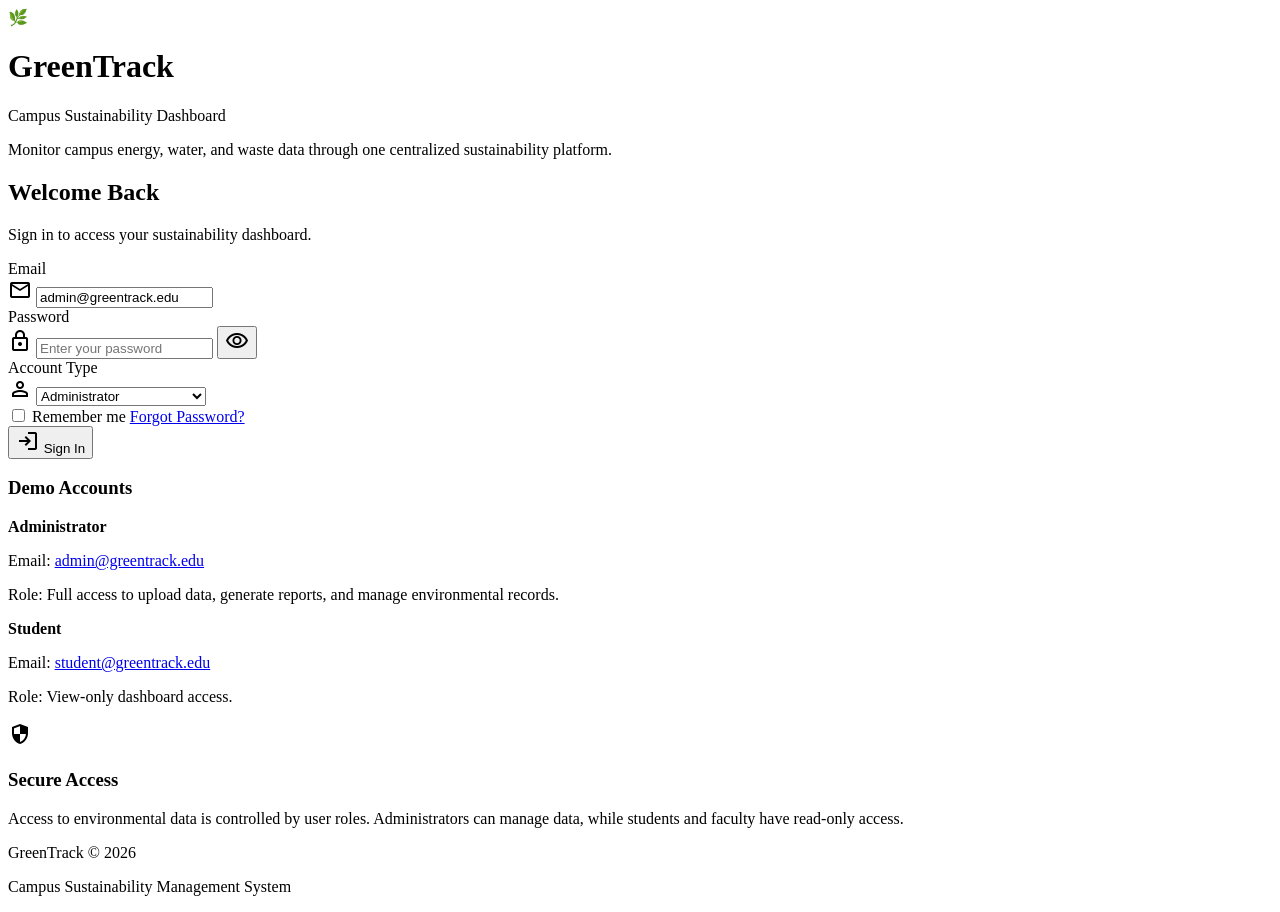
==== login.html @ cadc942a "Add files via upload" ====
<!DOCTYPE html>
<html lang="en">
<head>
    <meta charset="UTF-8">
    <meta name="viewport" content="width=device-width, initial-scale=1.0">
    <title>GreenTrack Login</title>

    <!-- Google Font -->
    <link href="https://fonts.googleapis.com/css2?family=Inter:wght@300;400;500;600;700&display=swap" rel="stylesheet">

    <!-- Icons -->
    <link href="https://fonts.googleapis.com/css2?family=Material+Symbols+Outlined" rel="stylesheet" />

    <link rel="stylesheet" href="css/style.css">
</head>

<body class="login-page">

<div class="login-container">
    <div class="login-branding">
        <div class="brand-mark">🌿</div>
        <div>
            <h1>GreenTrack</h1>
            <p class="brand-subtitle">Campus Sustainability Dashboard</p>
            <p class="brand-description">Monitor campus energy, water, and waste data through one centralized sustainability platform.</p>
        </div>
    </div>

    <div class="login-grid">
        <section class="login-card">
            <h2>Welcome Back</h2>
            <p class="login-subtitle">Sign in to access your sustainability dashboard.</p>

            <form class="login-form" action="#" onsubmit="return false;">
                <div class="form-group">
                    <label for="email">Email</label>
                    <div class="input-group">
                        <span class="material-symbols-outlined">mail</span>
                        <input id="email" type="email" placeholder="Enter your email address" value="admin@greentrack.edu" required>
                    </div>
                </div>

                <div class="form-group">
                    <label for="password">Password</label>
                    <div class="input-group">
                        <span class="material-symbols-outlined">lock</span>
                        <input id="password" type="password" placeholder="Enter your password" required>
                        <button type="button" class="icon-button" id="togglePassword" aria-label="Show password">
                            <span class="material-symbols-outlined">visibility</span>
                        </button>
                    </div>
                </div>

                <div class="form-group">
                    <label for="accountType">Account Type</label>
                    <div class="input-group select-group">
                        <span class="material-symbols-outlined">person</span>
                        <select id="accountType">
                            <option>Administrator</option>
                            <option>Sustainability Office Staff</option>
                            <option>Student</option>
                            <option>Faculty</option>
                        </select>
                    </div>
                </div>

                <div class="form-meta">
                    <label class="checkbox-label"><input type="checkbox" id="rememberMe"> Remember me</label>
                    <a href="#" class="text-link">Forgot Password?</a>
                </div>

                <button class="primary-button" id="loginButton" type="button">
                    <span class="material-symbols-outlined">login</span>
                    Sign In
                </button>
                <p class="login-message" id="loginMessage"></p>
            </form>
        </section>

        <section class="info-panel">
            <div class="card demo-card">
                <h3>Demo Accounts</h3>
                <div class="demo-row">
                    <strong>Administrator</strong>
                    <p>Email: <a href="mailto:admin@greentrack.edu">admin@greentrack.edu</a></p>
                    <p>Role: Full access to upload data, generate reports, and manage environmental records.</p>
                </div>
                <div class="demo-row">
                    <strong>Student</strong>
                    <p>Email: <a href="mailto:student@greentrack.edu">student@greentrack.edu</a></p>
                    <p>Role: View-only dashboard access.</p>
                </div>
            </div>

            <div class="card notice-card login-notice">
                <div class="notice-heading">
                    <span class="material-symbols-outlined">security</span>
                    <div>
                        <h3>Secure Access</h3>
                        <p>Access to environmental data is controlled by user roles. Administrators can manage data, while students and faculty have read-only access.</p>
                    </div>
                </div>
            </div>

            <footer class="login-footer">
                <p>GreenTrack © 2026</p>
                <p>Campus Sustainability Management System</p>
            </footer>
        </section>
    </div>
</div>

<script src="js/script.js"></script>
</body>
</html>
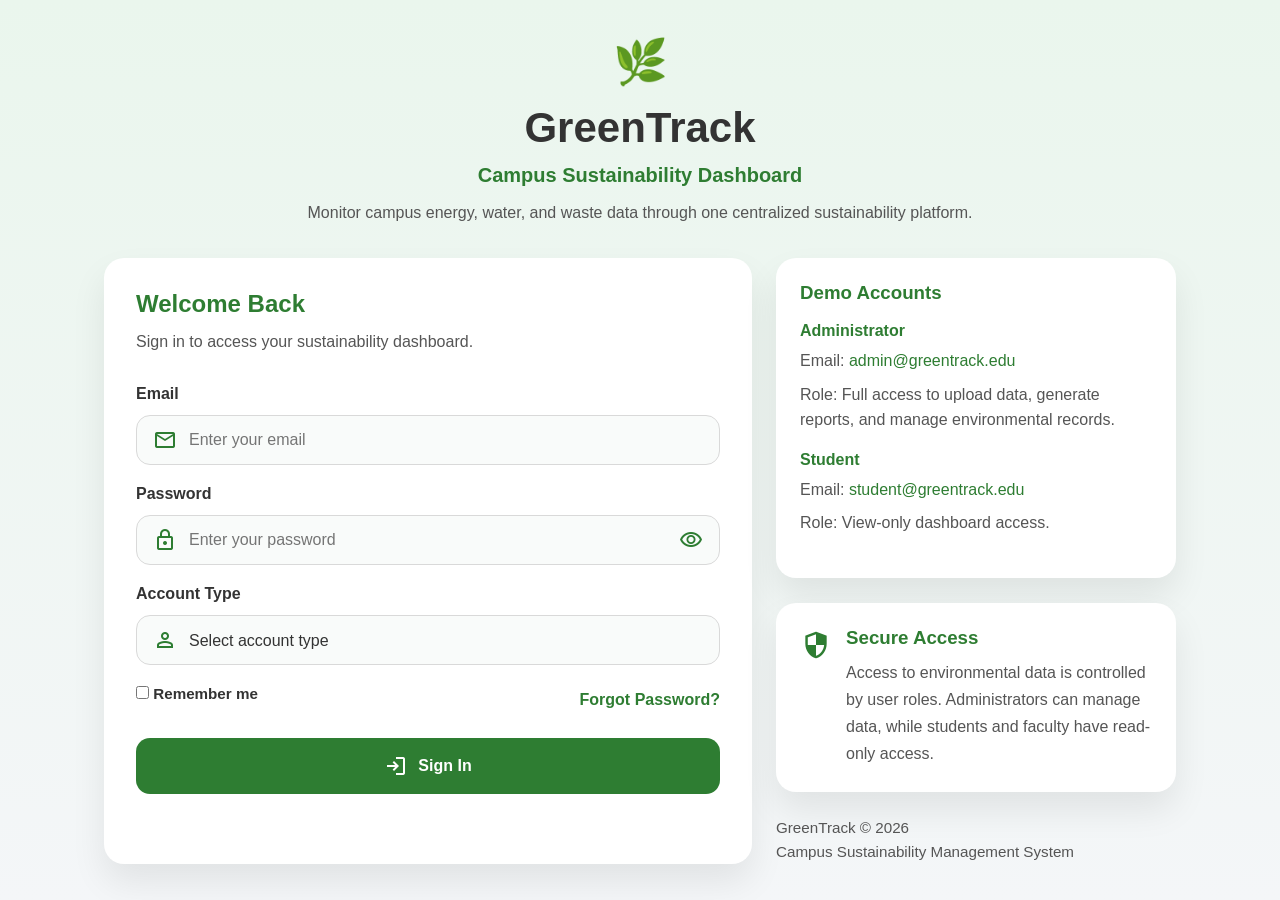
==== commit 68642050: "Update login form inputs and add scripts" ====
--- a/login.html
+++ b/login.html
@@ -36,7 +36,7 @@
                     <label for="email">Email</label>
                     <div class="input-group">
                         <span class="material-symbols-outlined">mail</span>
-                        <input id="email" type="email" placeholder="Enter your email address" value="admin@greentrack.edu" required>
+                        <input id="email" type="email" placeholder="Enter your email" autocomplete="username" required>
                     </div>
                 </div>
 
@@ -44,7 +44,7 @@
                     <label for="password">Password</label>
                     <div class="input-group">
                         <span class="material-symbols-outlined">lock</span>
-                        <input id="password" type="password" placeholder="Enter your password" required>
+                        <input id="password" type="password" placeholder="Enter your password" autocomplete="current-password" required>
                         <button type="button" class="icon-button" id="togglePassword" aria-label="Show password">
                             <span class="material-symbols-outlined">visibility</span>
                         </button>
@@ -56,6 +56,7 @@
                     <div class="input-group select-group">
                         <span class="material-symbols-outlined">person</span>
                         <select id="accountType">
+                            <option value="" disabled selected>Select account type</option>
                             <option>Administrator</option>
                             <option>Sustainability Office Staff</option>
                             <option>Student</option>
@@ -111,5 +112,9 @@
 </div>
 
 <script src="js/script.js"></script>
+<script src="js/auth.js"></script>
+<script src="js/api.js"></script>
+<script src="js/upload.js"></script>
+<script src="js/crud.js"></script>
 </body>
 </html>
--- a/css/style.css
+++ b/css/style.css
@@ -0,0 +1,953 @@
+/* ---------------------------
+   GreenTrack Dashboard Styles
+---------------------------- */
+
+* {
+    margin: 0;
+    padding: 0;
+    box-sizing: border-box;
+}
+
+html, body {
+    min-height: 100%;
+}
+
+body {
+    font-family: "Inter", sans-serif;
+    background: #f4f6f8;
+    color: #333;
+    overflow-x: hidden;
+}
+
+.container {
+    display: flex;
+    min-height: 100vh;
+    width: 100%;
+}
+
+.main {
+    flex: 1;
+    min-width: 0;
+    padding: 30px;
+}
+
+/* ==========================
+   Sidebar
+========================== */
+
+.logo {
+    font-size: 28px;
+    font-weight: bold;
+    margin-bottom: 40px;
+}
+
+.menu {
+    list-style: none;
+}
+
+.menu li {
+    display: flex;
+    align-items: center;
+    gap: 12px;
+
+    padding: 14px;
+    margin-bottom: 10px;
+
+    border-radius: 10px;
+
+    cursor: pointer;
+
+    transition: .3s;
+}
+
+.menu li:hover {
+    background: rgba(255,255,255,.18);
+}
+
+.menu li a {
+    display: flex;
+    align-items: center;
+    gap: 12px;
+    width: 100%;
+    color: inherit;
+    text-decoration: none;
+}
+
+.menu li a:hover {
+    text-decoration: none;
+}
+.menu .active {
+    background: white;
+    color: #2E7D32;
+}
+
+.sidebar {
+    flex: 0 0 250px;
+    width: 250px;
+    height: 100vh;
+    position: sticky;
+    top: 0;
+    background: #2E7D32;
+    color: white;
+    padding: 30px 20px;
+    display: flex;
+    flex-direction: column;
+}
+
+.menu {
+    flex: 1;
+}
+
+.sidebar-footer {
+    margin-top: auto;
+    padding-top: 20px;
+}
+
+.signout-button {
+    width: 100%;
+    display: flex;
+    align-items: center;
+    justify-content: center;
+    gap: 10px;
+    padding: 14px 16px;
+    border: none;
+    border-radius: 12px;
+    background: rgba(255,255,255,0.18);
+    color: white;
+    font-weight: 700;
+    cursor: pointer;
+    transition: background 0.25s ease;
+}
+
+.signout-button:hover {
+    background: rgba(255,255,255,0.28);
+}
+
+.signout-button .material-symbols-outlined {
+    font-size: 20px;
+}
+
+/* ==========================
+   Top Bar
+========================== */
+
+.topbar {
+    display: flex;
+    justify-content: space-between;
+    align-items: center;
+
+    margin-bottom: 35px;
+}
+
+.topbar h1 {
+    font-size: 32px;
+}
+
+.profile {
+    background: white;
+    padding: 12px 18px;
+
+    border-radius: 10px;
+
+    box-shadow: 0 2px 8px rgba(0,0,0,.08);
+}
+
+/* ==========================
+   KPI Cards
+========================== */
+
+.cards {
+    display: grid;
+
+    grid-template-columns: repeat(3,1fr);
+
+    gap: 25px;
+
+    margin-bottom: 35px;
+}
+
+.card {
+    background: white;
+
+    padding: 25px;
+
+    border-radius: 16px;
+
+    box-shadow: 0 5px 15px rgba(0,0,0,.08);
+}
+
+.card h3 {
+    margin-bottom: 15px;
+
+    color: #2E7D32;
+}
+
+.card h2 {
+    font-size: 34px;
+
+    margin-bottom: 10px;
+}
+
+.card p {
+    color: gray;
+}
+
+/* ==========================
+   Charts
+========================== */
+
+.charts {
+    display: grid;
+
+    grid-template-columns: repeat(3,1fr);
+
+    gap: 25px;
+
+    margin-bottom: 35px;
+}
+
+.chart-box {
+    background: white;
+
+    height: 260px;
+
+    border-radius: 16px;
+
+    box-shadow: 0 5px 15px rgba(0,0,0,.08);
+
+    display: flex;
+
+    justify-content: center;
+
+    align-items: center;
+
+    color: #888;
+
+    font-size: 18px;
+}
+
+/* ==========================
+   Table
+========================== */
+
+.updates {
+    background: white;
+
+    padding: 25px;
+
+    border-radius: 16px;
+
+    box-shadow: 0 5px 15px rgba(0,0,0,.08);
+}
+
+.updates h2 {
+    margin-bottom: 20px;
+}
+
+table {
+    width: 100%;
+
+    border-collapse: collapse;
+}
+
+th {
+    background: #2E7D32;
+
+    color: white;
+
+    padding: 14px;
+}
+
+td {
+    padding: 14px;
+
+    border-bottom: 1px solid #ddd;
+}
+
+tr:hover {
+    background: #f5f5f5;
+}
+
+/* ==========================
+   Profile
+========================== */
+
+.profile-info{
+    display:flex;
+    align-items:center;
+    gap:12px;
+}
+
+.profile-info .material-symbols-outlined{
+    font-size:40px;
+    color:#2E7D32;
+}
+
+.profile-info strong{
+    font-size:16px;
+}
+
+.profile-info small{
+    color:gray;
+}
+
+.subtitle {
+    margin-top: 10px;
+    color: #555;
+    font-size: 16px;
+    line-height: 1.6;
+    max-width: 760px;
+}
+
+.chart-grid {
+    display: grid;
+    grid-template-columns: repeat(2, 1fr);
+    gap: 25px;
+    margin-bottom: 35px;
+}
+
+.chart-panel {
+    display: flex;
+    flex-direction: column;
+    justify-content: flex-start;
+    align-items: stretch;
+    padding: 25px;
+}
+
+.chart-title {
+    margin-bottom: 20px;
+    font-weight: 600;
+    color: #2E7D32;
+}
+
+.chart-panel canvas {
+    width: 100%;
+    height: 100%;
+    min-height: 240px;
+}
+
+.badge {
+    display: inline-flex;
+    align-items: center;
+    justify-content: center;
+    padding: 8px 12px;
+    border-radius: 999px;
+    font-size: 0.9rem;
+    font-weight: 600;
+}
+
+.badge--high {
+    background: #FFEBEE;
+    color: #C62828;
+}
+
+.badge--normal {
+    background: #E8F5E9;
+    color: #2E7D32;
+}
+
+.badge--low {
+    background: #E3F2FD;
+    color: #1565C0;
+}
+
+.quick-actions {
+    padding: 25px;
+    margin-top: 25px;
+}
+
+.action-buttons {
+    display: flex;
+    flex-wrap: wrap;
+    gap: 16px;
+    margin-top: 20px;
+}
+
+.action-button {
+    display: inline-flex;
+    align-items: center;
+    gap: 10px;
+    padding: 14px 18px;
+    background: #2E7D32;
+    color: white;
+    border: none;
+    border-radius: 12px;
+    cursor: pointer;
+    transition: background 0.25s ease;
+    font-weight: 600;
+}
+
+.action-button:hover {
+    background: #27692b;
+}
+
+.upload-card {
+    padding: 25px;
+    margin-top: 25px;
+}
+
+.upload-grid {
+    display: grid;
+    grid-template-columns: repeat(3, 1fr);
+    gap: 20px;
+    margin-top: 20px;
+}
+
+.upload-item {
+    background: white;
+    padding: 24px;
+    border-radius: 16px;
+    box-shadow: 0 5px 15px rgba(0, 0, 0, 0.08);
+}
+
+.upload-heading {
+    display: flex;
+    align-items: flex-start;
+    gap: 16px;
+    margin-bottom: 20px;
+}
+
+.upload-heading .material-symbols-outlined {
+    font-size: 36px;
+    color: #2E7D32;
+}
+
+.upload-heading h3 {
+    margin-bottom: 8px;
+}
+
+.upload-heading p {
+    color: #555;
+    line-height: 1.6;
+}
+
+.upload-button {
+    display: inline-flex;
+    align-items: center;
+    justify-content: center;
+    padding: 14px 22px;
+    border-radius: 12px;
+    border: none;
+    background: #2E7D32;
+    color: white;
+    font-weight: 600;
+    cursor: pointer;
+    transition: background 0.25s ease;
+}
+
+.upload-button:hover {
+    background: #27692b;
+}
+
+.upload-meta {
+    margin-top: 16px;
+    display: grid;
+    gap: 8px;
+    color: #666;
+    font-size: 0.95rem;
+}
+
+.validation-card {
+    margin-top: 25px;
+    padding: 25px;
+}
+
+.validation-list {
+    display: grid;
+    gap: 12px;
+    margin-top: 20px;
+}
+
+.validation-item {
+    display: flex;
+    align-items: center;
+    gap: 14px;
+    padding: 16px;
+    background: #f9fbfa;
+    border-radius: 14px;
+}
+
+.validation-item .material-symbols-outlined {
+    font-size: 32px;
+    color: #2E7D32;
+}
+
+.notice-card {
+    padding: 25px;
+    margin-top: 25px;
+}
+
+.notice-heading {
+    display: flex;
+    align-items: flex-start;
+    gap: 16px;
+}
+
+.notice-heading .material-symbols-outlined {
+    font-size: 38px;
+    color: #2E7D32;
+    margin-top: 2px;
+}
+
+.notice-heading h2 {
+    margin-bottom: 12px;
+}
+
+.notice-heading p {
+    color: #555;
+    line-height: 1.7;
+    max-width: 860px;
+}
+
+.report-filters {
+    padding: 25px;
+    margin-top: 25px;
+    display: flex;
+    flex-direction: column;
+    gap: 20px;
+}
+
+.filter-grid {
+    display: grid;
+    grid-template-columns: repeat(4, minmax(220px, 1fr));
+    gap: 16px;
+}
+
+.filter-item {
+    display: flex;
+    flex-direction: column;
+    gap: 8px;
+}
+
+.filter-item label {
+    color: #555;
+    font-weight: 600;
+}
+
+.filter-item select,
+.filter-item input {
+    width: 100%;
+    padding: 12px 14px;
+    border-radius: 12px;
+    border: 1px solid #d9d9d9;
+    background: #fff;
+    color: #333;
+}
+
+.filter-actions {
+    display: flex;
+    flex-wrap: wrap;
+    gap: 14px;
+}
+
+.filter-button {
+    padding: 14px 22px;
+    border-radius: 12px;
+    border: none;
+    cursor: pointer;
+    background: #2E7D32;
+    color: white;
+    font-weight: 600;
+    transition: background .25s ease;
+}
+
+.filter-button:hover {
+    background: #27692b;
+}
+
+.filter-reset {
+    background: #5f6368;
+}
+
+.filter-reset:hover {
+    background: #4c5157;
+}
+
+.recent-activity {
+    padding: 25px;
+    margin-top: 25px;
+}
+
+.activity-list {
+    display: grid;
+    gap: 14px;
+    margin-top: 20px;
+}
+
+.activity-item {
+    display: flex;
+    align-items: center;
+    gap: 14px;
+    padding: 16px;
+    background: #f9fbfa;
+    border-radius: 14px;
+}
+
+.activity-item .material-symbols-outlined {
+    font-size: 28px;
+    color: #2E7D32;
+}
+
+.activity-item p {
+    color: #444;
+    line-height: 1.6;
+    margin: 0;
+}
+
+.badge--archived {
+    background: #ECEFF1;
+    color: #37474F;
+}
+
+.insights-list {
+    display: grid;
+    gap: 16px;
+    margin-top: 20px;
+}
+
+.insight-item {
+    display: flex;
+    align-items: flex-start;
+    gap: 14px;
+    padding: 16px;
+    background: #f9fbfa;
+    border-radius: 14px;
+}
+
+.insight-item .material-symbols-outlined {
+    font-size: 28px;
+    color: #2E7D32;
+    margin-top: 2px;
+}
+
+.insight-item p {
+    color: #444;
+    line-height: 1.6;
+}
+
+.login-page {
+    min-height: 100vh;
+    display: flex;
+    justify-content: center;
+    align-items: center;
+    background: linear-gradient(180deg, #eaf6ed 0%, #f4f6f8 100%);
+}
+
+.login-container {
+    width: min(1120px, 100%);
+    padding: 24px;
+}
+
+.login-branding {
+    text-align: center;
+    margin-bottom: 32px;
+}
+
+.brand-mark {
+    font-size: 44px;
+    margin-bottom: 16px;
+}
+
+.login-branding h1 {
+    font-size: 42px;
+    margin-bottom: 12px;
+}
+
+.brand-subtitle {
+    font-size: 20px;
+    font-weight: 600;
+    color: #2E7D32;
+    margin-bottom: 12px;
+}
+
+.brand-description {
+    color: #555;
+    max-width: 680px;
+    margin: 0 auto;
+    line-height: 1.7;
+}
+
+.login-grid {
+    display: grid;
+    grid-template-columns: 1fr 400px;
+    gap: 24px;
+}
+
+.login-card,
+.demo-card,
+.login-notice {
+    background: white;
+    border-radius: 20px;
+    box-shadow: 0 18px 35px rgba(0, 0, 0, 0.08);
+}
+
+.login-card {
+    padding: 32px;
+}
+
+.login-card h2 {
+    margin-bottom: 10px;
+    color: #2E7D32;
+}
+
+.login-subtitle {
+    color: #555;
+    margin-bottom: 30px;
+    line-height: 1.7;
+}
+
+.login-form .form-group {
+    margin-bottom: 20px;
+}
+
+.login-form label {
+    display: block;
+    margin-bottom: 12px;
+    font-weight: 600;
+    color: #333;
+}
+
+.input-group {
+    display: flex;
+    align-items: center;
+    gap: 12px;
+    background: #f9fbfa;
+    border: 1px solid #d9d9d9;
+    border-radius: 14px;
+    padding: 12px 16px;
+}
+
+.input-group span.material-symbols-outlined {
+    color: #2E7D32;
+    font-size: 24px;
+}
+
+.input-group input,
+.input-group select {
+    width: 100%;
+    border: none;
+    background: transparent;
+    outline: none;
+    color: #333;
+    font-size: 1rem;
+}
+
+.input-group select {
+    appearance: none;
+}
+
+.icon-button {
+    background: transparent;
+    border: none;
+    cursor: pointer;
+    color: #2E7D32;
+    display: inline-flex;
+    align-items: center;
+    justify-content: center;
+    padding: 0;
+}
+
+.form-meta {
+    display: flex;
+    justify-content: space-between;
+    align-items: center;
+    gap: 16px;
+    margin-bottom: 24px;
+}
+
+.checkbox-label {
+    display: flex;
+    align-items: center;
+    gap: 10px;
+    color: #555;
+    font-size: 0.95rem;
+}
+
+.text-link {
+    color: #2E7D32;
+    text-decoration: none;
+    font-weight: 600;
+}
+
+.primary-button {
+    width: 100%;
+    display: inline-flex;
+    align-items: center;
+    justify-content: center;
+    gap: 10px;
+    padding: 16px 24px;
+    background: #2E7D32;
+    color: white;
+    border: none;
+    border-radius: 14px;
+    cursor: pointer;
+    font-size: 1rem;
+    font-weight: 700;
+    transition: background .25s ease;
+}
+
+.primary-button:hover {
+    background: #27692b;
+}
+
+.login-message {
+    margin-top: 16px;
+    color: #2E7D32;
+    font-weight: 600;
+}
+
+.demo-card,
+.login-notice {
+    padding: 24px;
+}
+
+.demo-card h3,
+.login-notice h3 {
+    margin-bottom: 18px;
+}
+
+.demo-row {
+    margin-bottom: 18px;
+}
+
+.demo-row strong {
+    display: block;
+    margin-bottom: 8px;
+    color: #2E7D32;
+}
+
+.demo-row p {
+    color: #555;
+    line-height: 1.6;
+    margin-bottom: 8px;
+}
+
+.demo-row a {
+    color: #2E7D32;
+    text-decoration: none;
+}
+
+.login-footer {
+    margin-top: 24px;
+    color: #555;
+    font-size: 0.95rem;
+    line-height: 1.6;
+}
+
+.notice-heading {
+    display: flex;
+    align-items: flex-start;
+    gap: 14px;
+}
+
+.notice-heading .material-symbols-outlined {
+    font-size: 32px;
+    color: #2E7D32;
+    margin-top: 2px;
+}
+
+.notice-heading h3 {
+    margin-bottom: 10px;
+}
+
+.notice-heading p {
+    color: #555;
+    line-height: 1.7;
+}
+
+@media (max-width: 1000px) {
+    .login-grid {
+        grid-template-columns: 1fr;
+    }
+
+    .upload-grid {
+        grid-template-columns: 1fr;
+    }
+
+    .filter-grid {
+        grid-template-columns: 1fr;
+    }
+}
+
+@media (max-width: 720px) {
+    .login-card,
+    .demo-card,
+    .login-notice {
+        border-radius: 20px;
+        padding: 22px;
+    }
+
+    .login-branding h1 {
+        font-size: 32px;
+    }
+
+    .brand-subtitle {
+        font-size: 18px;
+    }
+}
+
+@media (max-width: 1180px) {
+    .cards,
+    .charts {
+        grid-template-columns: repeat(2, 1fr);
+    }
+}
+
+@media(max-width:1000px){
+    .container{
+        flex-direction:column;
+    }
+
+    .sidebar{
+        width:100%;
+        min-height: auto;
+    }
+
+    .main {
+        padding: 24px;
+    }
+
+    .cards,
+    .charts,
+    .chart-grid {
+        grid-template-columns:1fr;
+    }
+
+    .action-buttons {
+        flex-direction: column;
+    }
+}
+
+@media (max-width: 720px) {
+    .topbar {
+        flex-direction: column;
+        align-items: flex-start;
+        gap: 18px;
+    }
+
+    .main {
+        padding: 18px;
+    }
+
+    .sidebar {
+        padding: 24px 16px;
+    }
+
+    .logo {
+        font-size: 26px;
+        margin-bottom: 28px;
+    }
+
+    .sidebar-footer {
+        padding-top: 16px;
+    }
+
+    .cards,
+    .charts,
+    .chart-grid,
+    .upload-grid {
+        gap: 18px;
+    }
+}
+
+
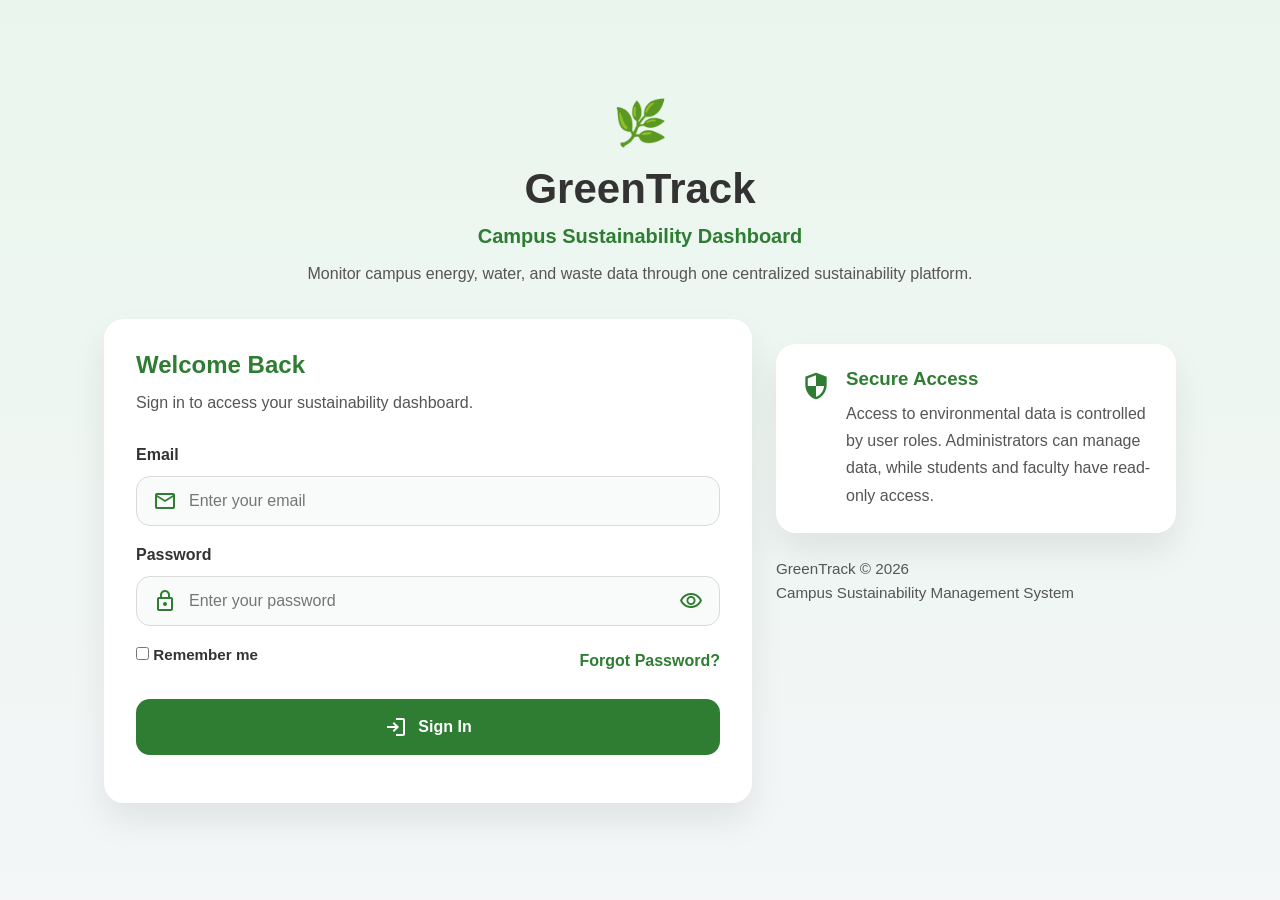
==== commit 7fea3dc2: "Remove account type and demo accounts from login Removed account type selection and demo account inf" ====
--- a/login.html
+++ b/login.html
@@ -51,20 +51,6 @@
                     </div>
                 </div>
 
-                <div class="form-group">
-                    <label for="accountType">Account Type</label>
-                    <div class="input-group select-group">
-                        <span class="material-symbols-outlined">person</span>
-                        <select id="accountType">
-                            <option value="" disabled selected>Select account type</option>
-                            <option>Administrator</option>
-                            <option>Sustainability Office Staff</option>
-                            <option>Student</option>
-                            <option>Faculty</option>
-                        </select>
-                    </div>
-                </div>
-
                 <div class="form-meta">
                     <label class="checkbox-label"><input type="checkbox" id="rememberMe"> Remember me</label>
                     <a href="#" class="text-link">Forgot Password?</a>
@@ -79,20 +65,6 @@
         </section>
 
         <section class="info-panel">
-            <div class="card demo-card">
-                <h3>Demo Accounts</h3>
-                <div class="demo-row">
-                    <strong>Administrator</strong>
-                    <p>Email: <a href="mailto:admin@greentrack.edu">admin@greentrack.edu</a></p>
-                    <p>Role: Full access to upload data, generate reports, and manage environmental records.</p>
-                </div>
-                <div class="demo-row">
-                    <strong>Student</strong>
-                    <p>Email: <a href="mailto:student@greentrack.edu">student@greentrack.edu</a></p>
-                    <p>Role: View-only dashboard access.</p>
-                </div>
-            </div>
-
             <div class="card notice-card login-notice">
                 <div class="notice-heading">
                     <span class="material-symbols-outlined">security</span>
